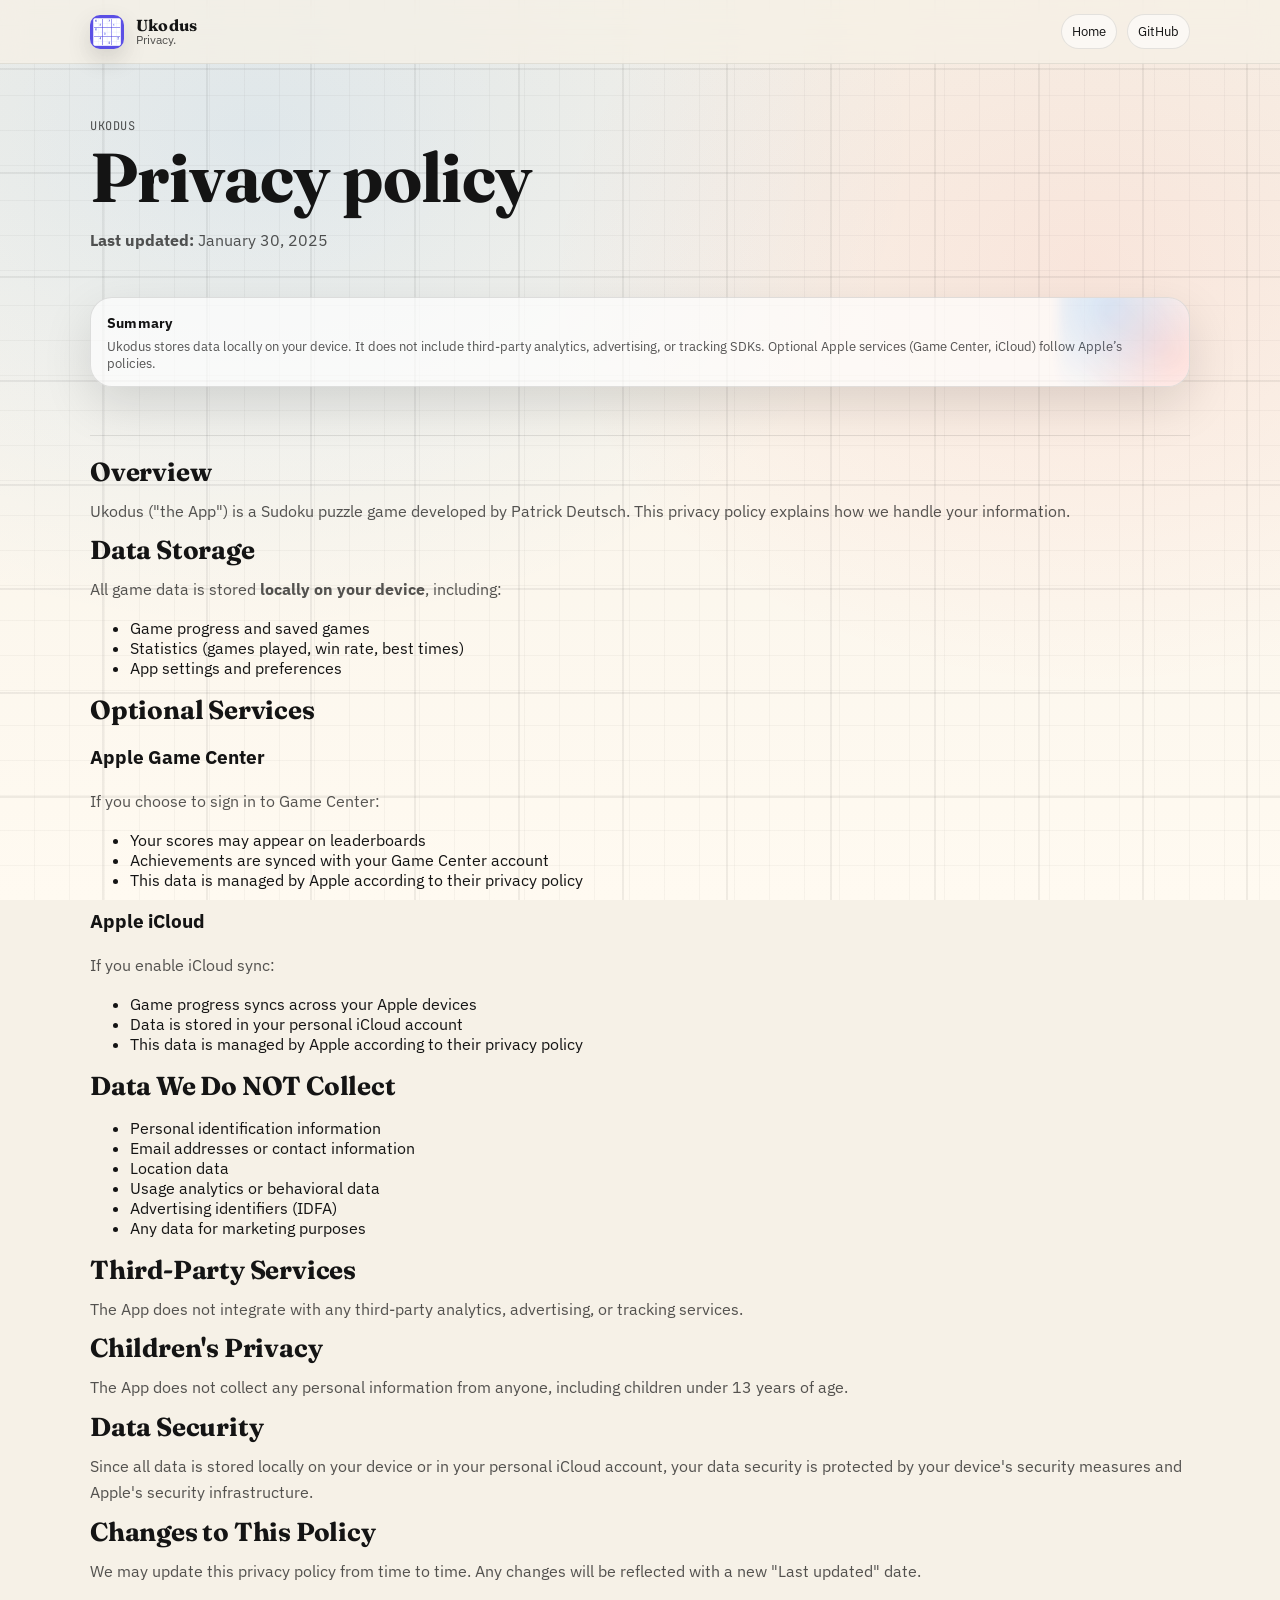
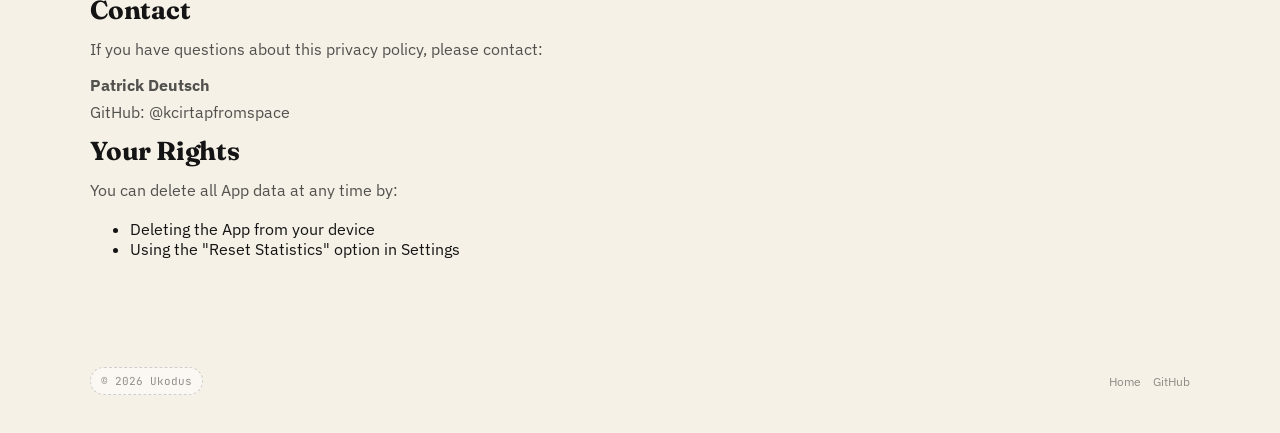
==== docs/privacy.html @ 309edcaf "docs: add GitHub Pages brand site with privacy policy" ====
<!doctype html>
<html lang="en">
  <head>
    <meta charset="utf-8" />
    <meta name="viewport" content="width=device-width, initial-scale=1" />

    <title>Ukodus • Privacy Policy</title>
    <meta
      name="description"
      content="Privacy policy for Ukodus, the Sudoku app. Local-first data storage, optional Apple services, and no third-party tracking."
    />
    <meta name="theme-color" content="#f6f1e7" />

    <link rel="icon" type="image/png" href="assets/app-icon.png" />
    <link rel="apple-touch-icon" href="assets/app-icon.png" />

    <link rel="preconnect" href="https://fonts.googleapis.com" />
    <link rel="preconnect" href="https://fonts.gstatic.com" crossorigin />
    <link
      href="https://fonts.googleapis.com/css2?family=Fraunces:opsz,wght@9..144,300..900&family=IBM+Plex+Sans:wght@400;500;700&family=JetBrains+Mono:wght@400;600&display=swap"
      rel="stylesheet"
    />

    <link rel="stylesheet" href="assets/site.css" />
    <script src="assets/site.js" defer></script>
  </head>
  <body>
    <header class="topbar">
      <div class="wrap topbar-inner">
        <a class="brand" href="./" aria-label="Ukodus home">
          <img src="assets/app-icon.png" alt="" width="34" height="34" />
          <div class="wordmark">
            <strong>Ukodus</strong>
            <span>Privacy.</span>
          </div>
        </a>

        <nav aria-label="Primary">
          <a class="navlink" href="./">Home</a>
          <a class="navlink" href="https://github.com/kcirtapfromspace/sudoku">GitHub</a>
        </nav>
      </div>
    </header>

    <main class="wrap">
      <section class="hero">
        <div>
          <div class="kicker float-in delay-1">Ukodus</div>
          <h1 class="float-in delay-2">Privacy policy</h1>
          <p class="subtitle float-in delay-3">
            <b>Last updated:</b> January 30, 2025
          </p>
        </div>
        <div class="card float-in delay-3" aria-label="Privacy summary">
          <h3>Summary</h3>
          <p>
            Ukodus stores data locally on your device. It does not include
            third-party analytics, advertising, or tracking SDKs. Optional Apple
            services (Game Center, iCloud) follow Apple’s policies.
          </p>
        </div>
      </section>

      <section class="section" aria-label="Privacy policy details">
        <h2>Overview</h2>
        <p>
          Ukodus ("the App") is a Sudoku puzzle game developed by Patrick
          Deutsch. This privacy policy explains how we handle your information.
        </p>

        <h2>Data Storage</h2>
        <p>All game data is stored <b>locally on your device</b>, including:</p>
        <ul>
          <li>Game progress and saved games</li>
          <li>Statistics (games played, win rate, best times)</li>
          <li>App settings and preferences</li>
        </ul>

        <h2>Optional Services</h2>

        <h3>Apple Game Center</h3>
        <p>If you choose to sign in to Game Center:</p>
        <ul>
          <li>Your scores may appear on leaderboards</li>
          <li>Achievements are synced with your Game Center account</li>
          <li>This data is managed by Apple according to their privacy policy</li>
        </ul>

        <h3>Apple iCloud</h3>
        <p>If you enable iCloud sync:</p>
        <ul>
          <li>Game progress syncs across your Apple devices</li>
          <li>Data is stored in your personal iCloud account</li>
          <li>This data is managed by Apple according to their privacy policy</li>
        </ul>

        <h2>Data We Do NOT Collect</h2>
        <ul>
          <li>Personal identification information</li>
          <li>Email addresses or contact information</li>
          <li>Location data</li>
          <li>Usage analytics or behavioral data</li>
          <li>Advertising identifiers (IDFA)</li>
          <li>Any data for marketing purposes</li>
        </ul>

        <h2>Third-Party Services</h2>
        <p>
          The App does not integrate with any third-party analytics,
          advertising, or tracking services.
        </p>

        <h2>Children's Privacy</h2>
        <p>
          The App does not collect any personal information from anyone,
          including children under 13 years of age.
        </p>

        <h2>Data Security</h2>
        <p>
          Since all data is stored locally on your device or in your personal
          iCloud account, your data security is protected by your device's
          security measures and Apple's security infrastructure.
        </p>

        <h2>Changes to This Policy</h2>
        <p>
          We may update this privacy policy from time to time. Any changes will
          be reflected with a new "Last updated" date.
        </p>

        <h2>Contact</h2>
        <p>If you have questions about this privacy policy, please contact:</p>
        <p>
          <b>Patrick Deutsch</b><br />
          GitHub:
          <a href="https://github.com/kcirtapfromspace">@kcirtapfromspace</a>
        </p>

        <h2>Your Rights</h2>
        <p>You can delete all App data at any time by:</p>
        <ul>
          <li>Deleting the App from your device</li>
          <li>Using the "Reset Statistics" option in Settings</li>
        </ul>
      </section>
    </main>

    <footer class="wrap">
      <div class="fineprint">
        <div class="pill">© <span data-year></span> Ukodus</div>
        <div class="links">
          <a href="./">Home</a>
          <a href="https://github.com/kcirtapfromspace/sudoku">GitHub</a>
        </div>
      </div>
    </footer>
  </body>
</html>
---- docs/assets/site.css ----
:root {
  --paper: #f6f1e7;
  --paper2: #fffaf1;
  --ink: #141414;
  --muted: rgba(20, 20, 20, 0.72);
  --faint: rgba(20, 20, 20, 0.46);
  --grid: rgba(20, 20, 20, 0.045);
  --grid-strong: rgba(20, 20, 20, 0.085);
  --accent: #ff3b30; /* iOS system red */
  --accent2: #0a84ff; /* iOS system blue */
  --shadow: 0 22px 70px rgba(0, 0, 0, 0.18);
  --shadow-soft: 0 18px 50px rgba(0, 0, 0, 0.12);
  --radius: 22px;
  --radius-sm: 14px;

  --mono: "JetBrains Mono", ui-monospace, SFMono-Regular, Menlo, Monaco, Consolas,
    "Liberation Mono", "Courier New", monospace;
  --sans: "IBM Plex Sans", ui-sans-serif, system-ui, -apple-system, Segoe UI, Roboto,
    Helvetica, Arial, "Apple Color Emoji", "Segoe UI Emoji";
  --serif: "Fraunces", ui-serif, Georgia, Cambria, "Times New Roman", Times, serif;
}

* {
  box-sizing: border-box;
}

html,
body {
  height: 100%;
}

html {
  scroll-behavior: smooth;
}

body {
  margin: 0;
  font-family: var(--sans);
  color: var(--ink);
  background: var(--paper);
  overflow-x: hidden;
}

/* Background: sudoku-paper grid + soft ink wash */
body::before {
  content: "";
  position: fixed;
  inset: 0;
  pointer-events: none;
  background-image:
    radial-gradient(1200px 900px at 20% 15%, rgba(10, 132, 255, 0.10), transparent 55%),
    radial-gradient(900px 700px at 85% 30%, rgba(255, 59, 48, 0.08), transparent 60%),
    linear-gradient(180deg, var(--paper), var(--paper2));
  z-index: -2;
}

body::after {
  content: "";
  position: fixed;
  inset: 0;
  pointer-events: none;
  background-image:
    repeating-linear-gradient(0deg, transparent 0 34px, var(--grid) 34px 35px),
    repeating-linear-gradient(90deg, transparent 0 34px, var(--grid) 34px 35px),
    repeating-linear-gradient(0deg, transparent 0 102px, var(--grid-strong) 102px 104px),
    repeating-linear-gradient(90deg, transparent 0 102px, var(--grid-strong) 102px 104px);
  opacity: 0.75;
  z-index: -1;
  mix-blend-mode: multiply;
}

a {
  color: inherit;
  text-decoration: none;
}

a:hover {
  text-decoration: underline;
}

:focus-visible {
  outline: 3px solid rgba(10, 132, 255, 0.42);
  outline-offset: 3px;
  border-radius: 10px;
}

.wrap {
  width: min(1100px, calc(100% - 40px));
  margin: 0 auto;
}

.topbar {
  position: sticky;
  top: 0;
  backdrop-filter: blur(12px);
  background: rgba(246, 241, 231, 0.76);
  border-bottom: 1px solid rgba(20, 20, 20, 0.08);
  z-index: 10;
}

.topbar-inner {
  display: flex;
  align-items: center;
  justify-content: space-between;
  padding: 14px 0;
  gap: 16px;
}

.brand {
  display: flex;
  align-items: center;
  gap: 12px;
}

.brand img {
  width: 34px;
  height: 34px;
  border-radius: 10px;
  box-shadow: 0 10px 24px rgba(0, 0, 0, 0.14);
}

.brand .wordmark {
  display: flex;
  flex-direction: column;
  line-height: 1.05;
}

.brand .wordmark strong {
  font-family: var(--serif);
  font-variation-settings: "wght" 700;
  letter-spacing: 0.2px;
}

.brand .wordmark span {
  font-size: 12px;
  color: var(--muted);
}

nav {
  display: flex;
  align-items: center;
  gap: 10px;
  flex-wrap: wrap;
  justify-content: flex-end;
}

.navlink {
  font-size: 13px;
  padding: 8px 10px;
  border-radius: 999px;
  border: 1px solid rgba(20, 20, 20, 0.10);
  background: rgba(255, 255, 255, 0.55);
  transition: transform 140ms ease, background 140ms ease, border-color 140ms ease;
}

.navlink:hover {
  text-decoration: none;
  transform: translateY(-1px);
  background: rgba(255, 255, 255, 0.82);
  border-color: rgba(20, 20, 20, 0.16);
}

main {
  padding: 28px 0 70px;
}

.hero {
  display: grid;
  grid-template-columns: 1.15fr 0.85fr;
  gap: 28px;
  align-items: center;
  padding: 26px 0 14px;
}

.kicker {
  font-family: var(--mono);
  font-size: 12px;
  color: var(--muted);
  letter-spacing: 0.6px;
  text-transform: uppercase;
}

h1 {
  margin: 10px 0 10px;
  font-family: var(--serif);
  font-size: clamp(42px, 5.4vw, 74px);
  line-height: 0.98;
  letter-spacing: -0.6px;
}

.subtitle {
  font-size: 16px;
  line-height: 1.55;
  color: var(--muted);
  max-width: 52ch;
}

.chips {
  display: flex;
  flex-wrap: wrap;
  gap: 10px;
  margin: 18px 0 22px;
}

.chip {
  font-family: var(--mono);
  font-size: 12px;
  padding: 8px 10px;
  border-radius: 999px;
  border: 1px solid rgba(20, 20, 20, 0.12);
  background: rgba(255, 255, 255, 0.55);
}

.chip b {
  font-weight: 700;
}

.cta {
  display: flex;
  gap: 12px;
  flex-wrap: wrap;
  margin-top: 6px;
}

.btn {
  display: inline-flex;
  align-items: center;
  justify-content: center;
  gap: 10px;
  padding: 12px 14px;
  border-radius: 999px;
  border: 1px solid rgba(20, 20, 20, 0.14);
  background: rgba(255, 255, 255, 0.70);
  box-shadow: 0 14px 38px rgba(0, 0, 0, 0.10);
  transition: transform 140ms ease, box-shadow 140ms ease, background 140ms ease;
  font-size: 14px;
}

.btn:hover {
  text-decoration: none;
  transform: translateY(-1px);
  box-shadow: 0 18px 46px rgba(0, 0, 0, 0.14);
  background: rgba(255, 255, 255, 0.92);
}

.btn.primary {
  border-color: rgba(255, 59, 48, 0.30);
  background: linear-gradient(180deg, rgba(255, 59, 48, 0.12), rgba(255, 255, 255, 0.70));
}

.btn .dot {
  width: 9px;
  height: 9px;
  border-radius: 99px;
  background: var(--accent);
  box-shadow: 0 0 0 3px rgba(255, 59, 48, 0.18);
}

.phone {
  position: relative;
  border-radius: 34px;
  padding: 14px;
  background: rgba(20, 20, 20, 0.92);
  box-shadow: var(--shadow);
  transform: rotate(0.35deg);
}

.phone::before {
  content: "";
  position: absolute;
  inset: 10px;
  border-radius: 28px;
  border: 1px solid rgba(255, 255, 255, 0.12);
  pointer-events: none;
}

.phone .notch {
  position: absolute;
  top: 12px;
  left: 50%;
  transform: translateX(-50%);
  width: 120px;
  height: 22px;
  background: rgba(0, 0, 0, 0.9);
  border-radius: 0 0 14px 14px;
  border: 1px solid rgba(255, 255, 255, 0.08);
  z-index: 2;
}

.phone video {
  width: 100%;
  height: auto;
  display: block;
  border-radius: 22px;
  background: #000;
}

.float-in {
  opacity: 0;
  transform: translateY(10px);
  animation: enter 680ms cubic-bezier(0.2, 0.8, 0.2, 1) forwards;
}

.delay-1 { animation-delay: 40ms; }
.delay-2 { animation-delay: 120ms; }
.delay-3 { animation-delay: 200ms; }
.delay-4 { animation-delay: 280ms; }

@keyframes enter {
  to {
    opacity: 1;
    transform: translateY(0);
  }
}

.section {
  margin-top: 34px;
  padding-top: 20px;
  border-top: 1px solid rgba(20, 20, 20, 0.10);
}

.section h2 {
  margin: 0 0 10px;
  font-family: var(--serif);
  font-size: 26px;
  letter-spacing: -0.2px;
}

.section p {
  margin: 0 0 10px;
  color: var(--muted);
  line-height: 1.65;
}

.grid {
  display: grid;
  grid-template-columns: repeat(12, 1fr);
  gap: 14px;
  margin-top: 14px;
}

.card {
  grid-column: span 4;
  border-radius: var(--radius);
  border: 1px solid rgba(20, 20, 20, 0.12);
  background: rgba(255, 255, 255, 0.66);
  box-shadow: var(--shadow-soft);
  padding: 16px 16px 14px;
  position: relative;
  overflow: hidden;
}

.card::after {
  content: "";
  position: absolute;
  inset: -40px -30px auto auto;
  width: 160px;
  height: 160px;
  background:
    radial-gradient(circle at 30% 30%, rgba(10, 132, 255, 0.18), transparent 60%),
    radial-gradient(circle at 70% 60%, rgba(255, 59, 48, 0.16), transparent 62%);
  filter: blur(6px);
  opacity: 0.85;
}

.card h3 {
  margin: 0 0 6px;
  font-size: 14px;
  letter-spacing: 0.2px;
}

.card p {
  margin: 0;
  font-size: 13px;
  color: var(--muted);
}

.card code {
  font-family: var(--mono);
  font-size: 12px;
  padding: 2px 6px;
  background: rgba(20, 20, 20, 0.06);
  border-radius: 8px;
}

.demos {
  display: grid;
  grid-template-columns: 1fr;
  gap: 14px;
  margin-top: 12px;
}

.demo-tabs {
  display: flex;
  gap: 10px;
  flex-wrap: wrap;
  align-items: center;
  margin-top: 10px;
}

.tab {
  font-family: var(--mono);
  font-size: 12px;
  padding: 9px 10px;
  border-radius: 999px;
  border: 1px solid rgba(20, 20, 20, 0.12);
  background: rgba(255, 255, 255, 0.62);
  cursor: pointer;
  user-select: none;
  transition: transform 140ms ease, background 140ms ease, border-color 140ms ease;
}

.tab:hover {
  transform: translateY(-1px);
  background: rgba(255, 255, 255, 0.92);
  border-color: rgba(20, 20, 20, 0.16);
}

.tab[aria-selected="true"] {
  border-color: rgba(10, 132, 255, 0.35);
  background: linear-gradient(180deg, rgba(10, 132, 255, 0.12), rgba(255, 255, 255, 0.70));
}

.demo-pane {
  display: none;
}

.demo-pane[aria-hidden="false"] {
  display: block;
}

.media {
  border-radius: var(--radius);
  border: 1px solid rgba(20, 20, 20, 0.12);
  background: rgba(255, 255, 255, 0.52);
  box-shadow: var(--shadow-soft);
  padding: 14px;
  overflow: hidden;
}

.media img {
  width: 100%;
  height: auto;
  display: block;
  border-radius: 14px;
  border: 1px solid rgba(20, 20, 20, 0.10);
}

.media .caption {
  margin-top: 10px;
  font-size: 12px;
  color: var(--faint);
}

pre {
  margin: 12px 0 0;
  padding: 14px;
  border-radius: var(--radius-sm);
  border: 1px solid rgba(20, 20, 20, 0.12);
  background: rgba(255, 255, 255, 0.62);
  overflow: auto;
  font-family: var(--mono);
  font-size: 12px;
  line-height: 1.55;
}

footer {
  padding: 22px 0 38px;
  color: var(--faint);
  font-size: 12px;
}

.fineprint {
  display: flex;
  flex-wrap: wrap;
  gap: 10px;
  align-items: center;
  justify-content: space-between;
}

.fineprint .links {
  display: flex;
  gap: 12px;
  flex-wrap: wrap;
}

.pill {
  font-family: var(--mono);
  font-size: 11px;
  padding: 6px 10px;
  border-radius: 999px;
  border: 1px dashed rgba(20, 20, 20, 0.18);
  background: rgba(255, 255, 255, 0.50);
}

/* Responsive */
@media (max-width: 940px) {
  .hero {
    grid-template-columns: 1fr;
  }
  .phone {
    max-width: 520px;
    margin: 12px auto 0;
  }
  .card {
    grid-column: span 6;
  }
}

@media (max-width: 640px) {
  .wrap {
    width: min(1100px, calc(100% - 28px));
  }
  nav {
    gap: 8px;
  }
  .navlink {
    padding: 7px 9px;
  }
  .card {
    grid-column: span 12;
  }
  .phone {
    padding: 12px;
  }
}

@media (prefers-reduced-motion: reduce) {
  html {
    scroll-behavior: auto;
  }
  * {
    animation: none !important;
    transition: none !important;
  }
}
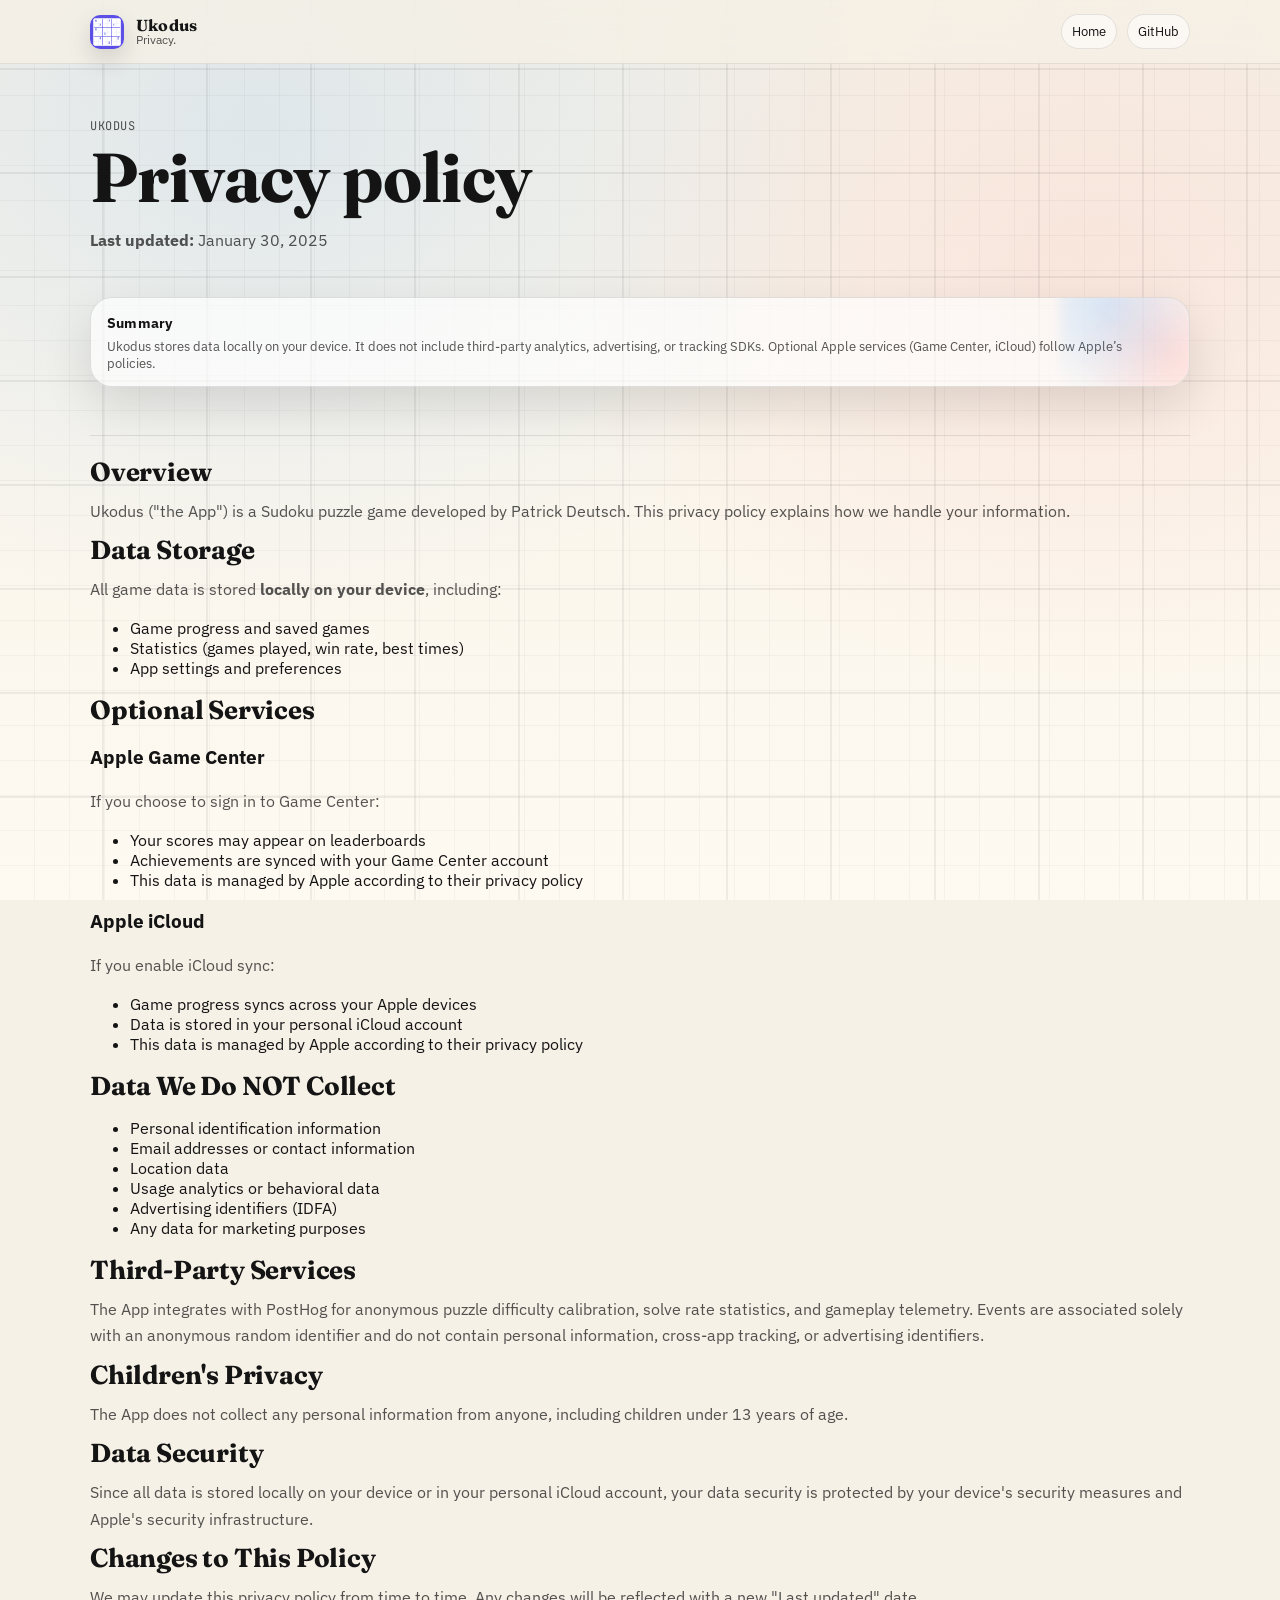
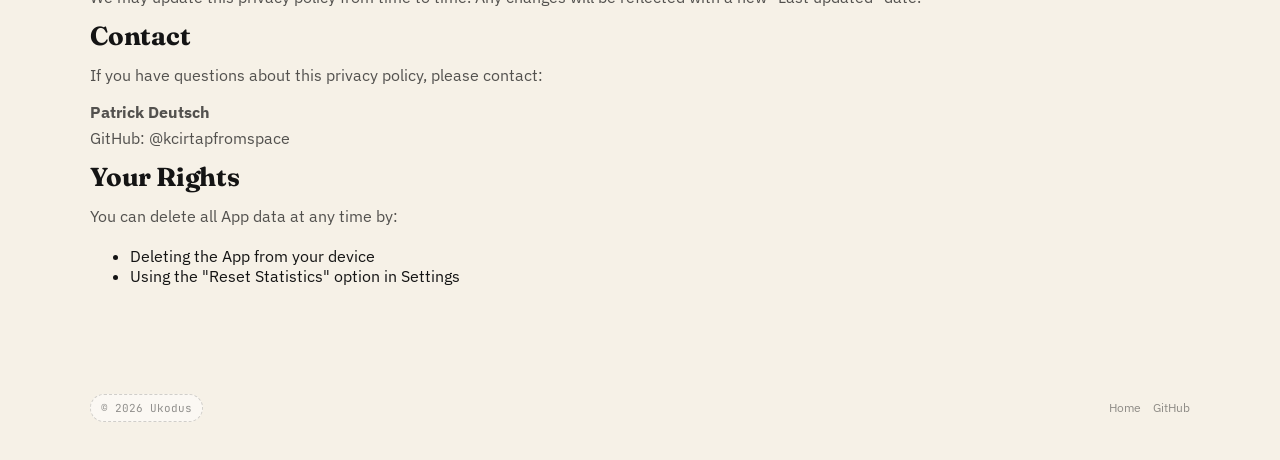
==== commit c8972425: "feat(ios): integrate PostHog telemetry and advance version to 1.1.2" ====
--- a/docs/privacy.html
+++ b/docs/privacy.html
@@ -106,8 +106,10 @@
 
         <h2>Third-Party Services</h2>
         <p>
-          The App does not integrate with any third-party analytics,
-          advertising, or tracking services.
+          The App integrates with PostHog for anonymous puzzle difficulty calibration,
+          solve rate statistics, and gameplay telemetry. Events are associated solely with
+          an anonymous random identifier and do not contain personal information, cross-app tracking,
+          or advertising identifiers.
         </p>
 
         <h2>Children's Privacy</h2>
